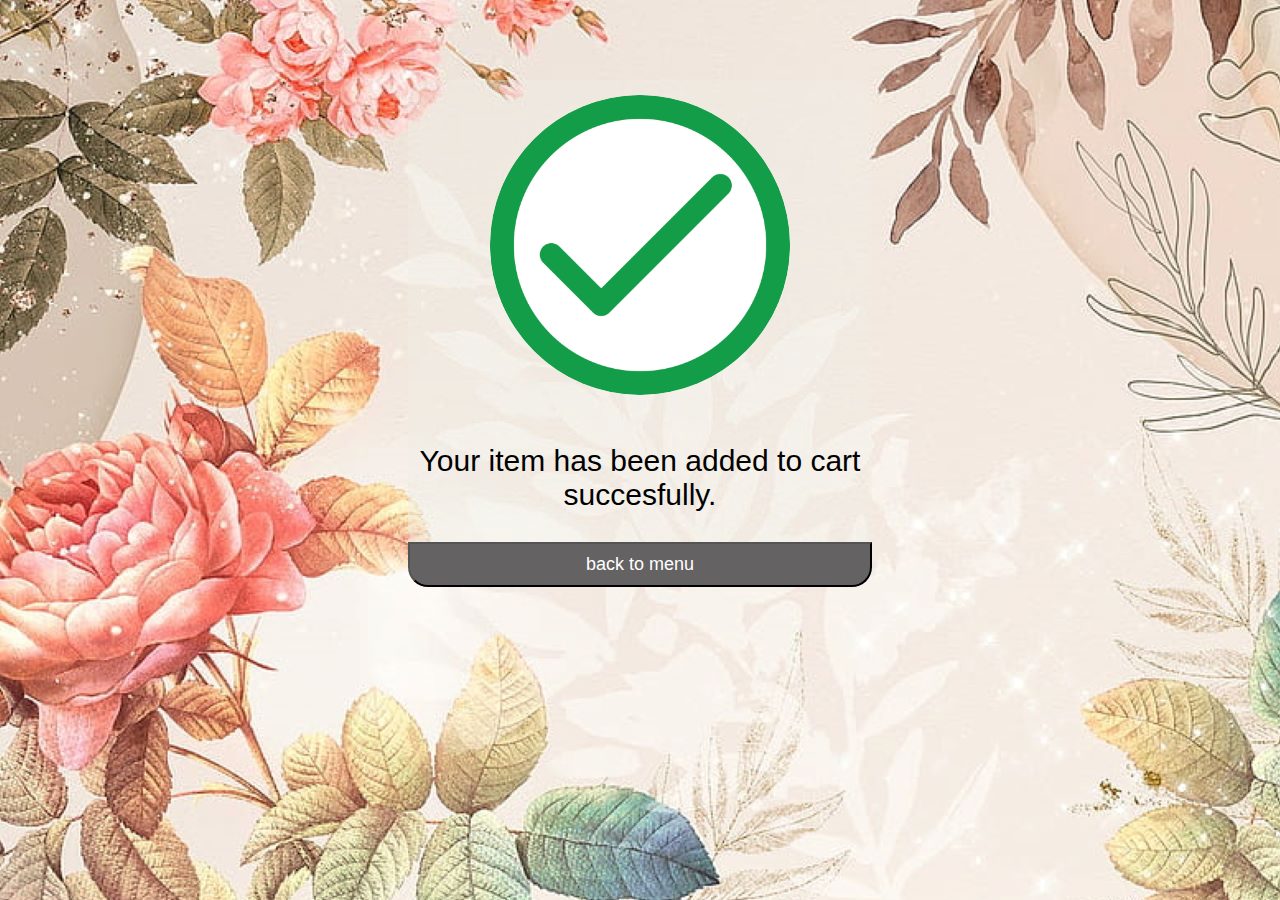
==== cart.html @ 583bc213 "Add files via upload" ====
<!DOCTYPE html>
<html>
    <head>
        <meta charset="UTF-8">
        <meta name="viewport" content="width=design-width,">
        <title>Add to cart</title>
        <link rel="stylesheet" href="_style.css">
    </head>
    <body>
        <div class="cartbody">
            <img src="_tick.jpg" alt="green tick in a circle" id="atc">
            <p id="text">Your item has been added to cart succesfully.</p>
            <button id="btm" onclick="document.location='index.html'">back to menu</button>
        </div>
    </body>
</html>
---- _style.css ----
header{
    text-align: center;
    color:rgb(238, 226, 210);
    border:solid rgba(0, 0, 0, 0.636) 10px;
    border-radius: 30px;
    text-align: center;
    margin-left: 150px;
    margin-right: 150px;
    margin-bottom: 20px;
    background-color: rgba(235, 138, 138, 0.6);
    font-size: x-large;
    font-style: oblique;
    font-family:'Times New Roman', Times, serif;
}

p{
    font-size: 30px;
}

#mainbody{
    background-image: url(_try.jpg);
}

body{
    background-image: url(_cardbg.jpg);
}

#product-menu{
    border:solid rgba(0, 0, 0, 0.636) 10px;
    border-radius: 30px;
    text-align: center;
    margin-left: 200px;
    margin-right: 200px;
    background-color: rgba(235, 138, 138, 0.6);
}

.names{
    font-size: 25px;
    font-family: Cambria, Cochin, Georgia, Times, 'Times New Roman', serif;
    border-bottom: solid rgba(73, 15, 15, 0.665) 4px;
    border-radius: 5px;
    padding-bottom: 10px;
}

.images{
    width: 310px;
    height: 310px;
    border: solid rgba(9, 1, 0, 0.579) 1px;
    border-radius: 20px;
    box-shadow: 0 0 20px rgba(0, 0, 0, 0.6);

}

.productcard{
    margin-left: 400px;
    margin-right: 400px;
    text-align: center;
    font-size: medium;
    font-family:'Gill Sans', 'Gill Sans MT', Calibri, 'Trebuchet MS', sans-serif;
    box-shadow: 0 0 10px black;
    border-radius: 20px;
}

.perfumes{
    border-radius: 20px;
    margin-top: 30px;
    width: 350px;
    height: 350px;
    border: solid rgba(29, 28, 28, 0.585) 4px;
}

#cart{
    border: thin gray 1px;
    padding: 10px;
    color: white;
    background-color: rgb(46, 46, 46);
    text-align: center;
    cursor: pointer;
    width: 100%;
    font-size: 18px;
}

#cart:hover {
    opacity: 0.85;
}

#btm{
    border-bottom-left-radius: 20px;
    border-bottom-right-radius: 20px;
}
button {
    border: thin gray 1px;
    padding: 10px;
    color: white;
    background-color: rgb(100, 98, 98);
    text-align: center;
    cursor: pointer;
    width: 100%;
    font-size: 18px;
}

.cartbody{
    margin-top: 80px;
    margin-left:400px;
    margin-right: 400px;
    border-radius: 20px;
    text-align: center;
    background-color: rgba(241, 237, 229,0.4);

}

#atc{
    padding: 15px;
    border-radius: 200px;
    width: 300px;
    height: 300px;
}

#text{
    color: black;
    font-family: 'Lucida Sans', 'Lucida Sans Regular', 'Lucida Grande', 'Lucida Sans Unicode', Geneva, Verdana, sans-serif;
}
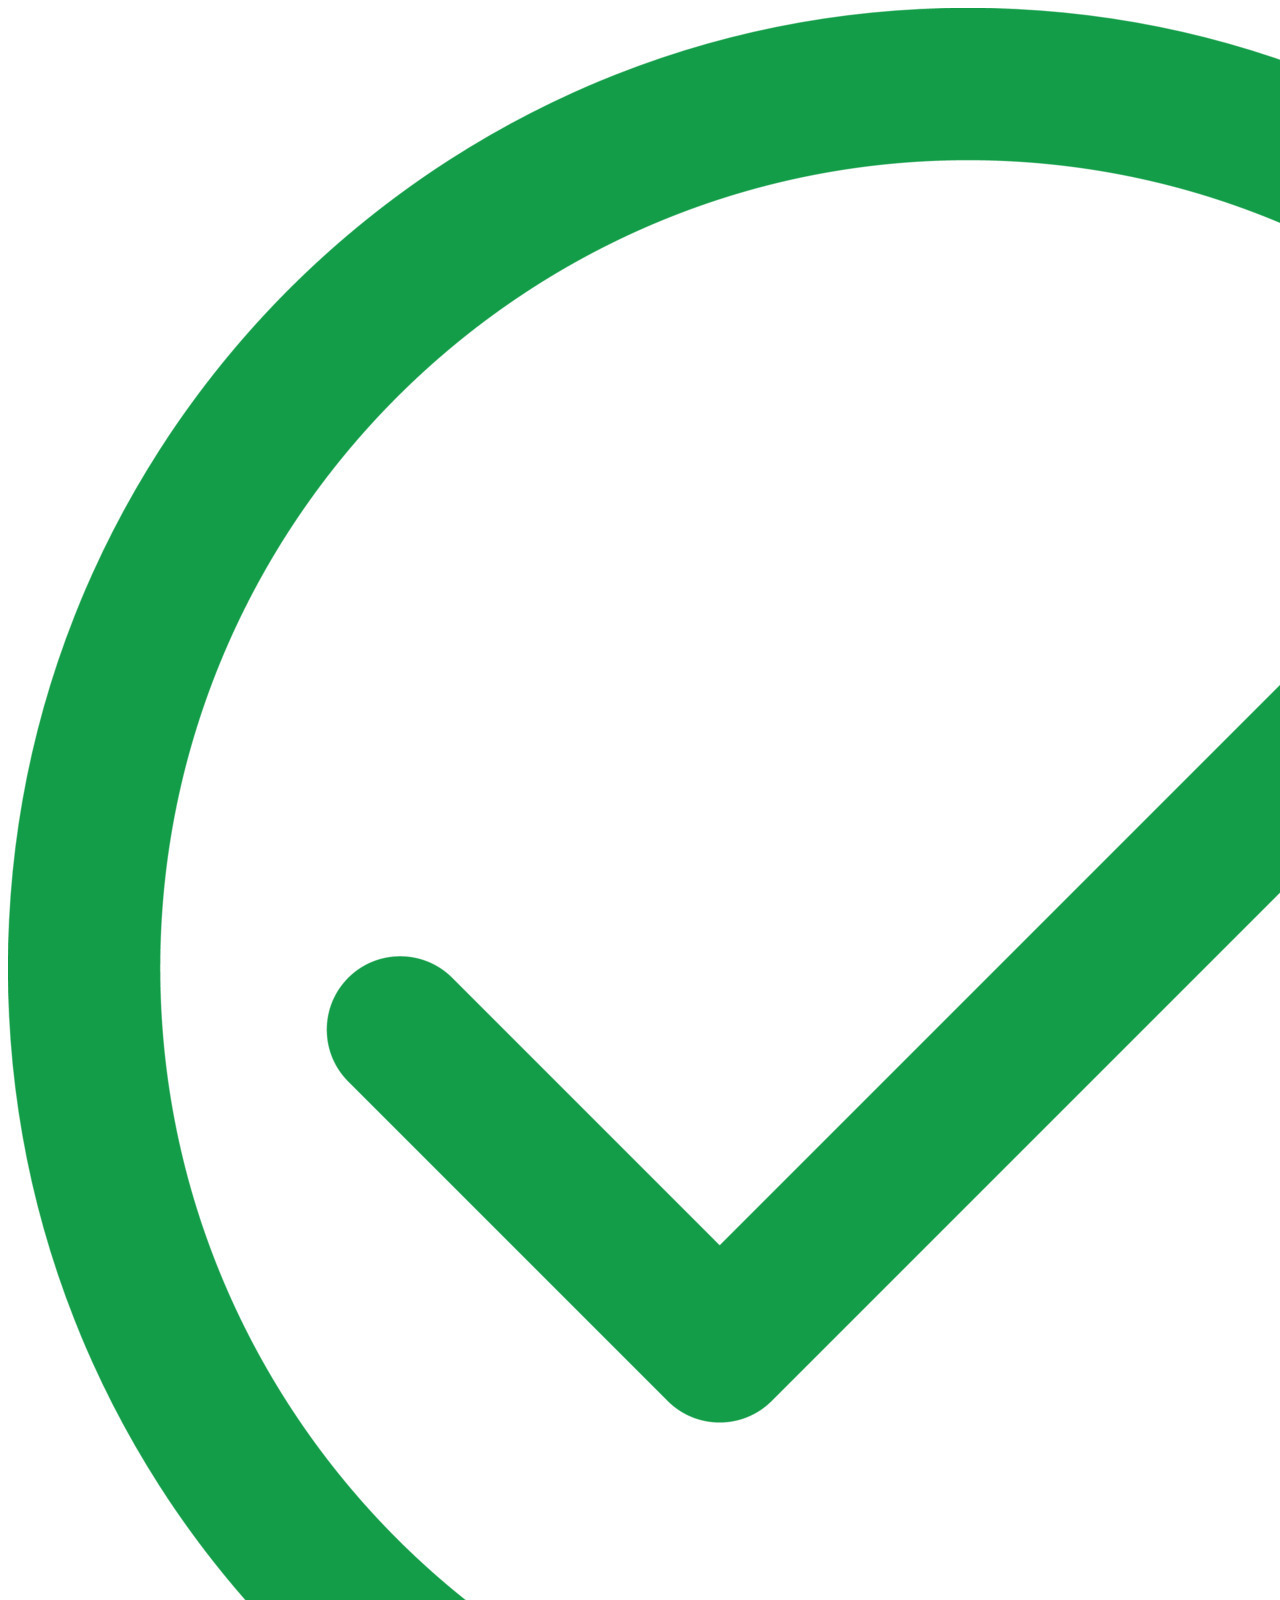
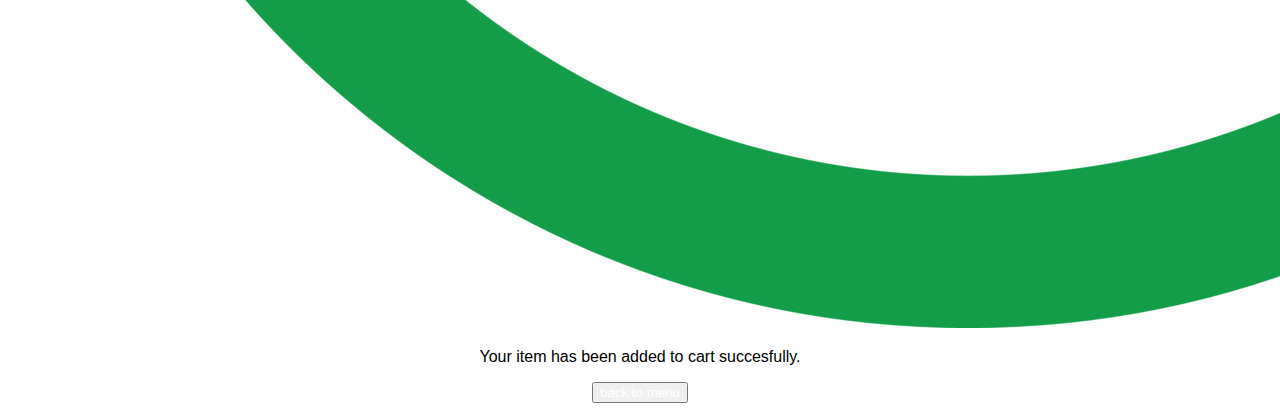
==== commit f65fae1a: "Update cart.html" ====
--- a/cart.html
+++ b/cart.html
@@ -4,7 +4,7 @@
         <meta charset="UTF-8">
         <meta name="viewport" content="width=design-width,">
         <title>Add to cart</title>
-        <link rel="stylesheet" href="_style.css">
+        <link rel="stylesheet" href="styles.css">
     </head>
     <body>
         <div class="cartbody">
@@ -13,4 +13,4 @@
             <button id="btm" onclick="document.location='index.html'">back to menu</button>
         </div>
     </body>
-</html>+</html>
--- a/styles.css
+++ b/styles.css
@@ -0,0 +1,122 @@
+header{
+    text-align: center;
+    color:rgb (238, 226, 210);
+    border:solid rgba (0, 0, 0, 0.636) 10 px;
+    border-radius: 30 px;
+    text-align: center;
+    margin-left: 150 px;
+    margin-right: 150 px;
+    margin-bottom: 20 px;
+    background-color: rgba (235, 138, 138, 0.6);
+    font-size: x-large;
+    font-style: oblique;
+    font-family:'Times New Roman', Times, serif;
+}
+
+p{
+    font-size: 30 px;
+}
+
+#mainbody{
+    background-image: url (_try.jpg);
+}
+
+body{
+    background-image: url (_cardbg.jpg);
+}
+
+#product-menu{
+    border:solid rgba (0, 0, 0, 0.636) 10 px;
+    border-radius: 30 px;
+    text-align: center;
+    margin-left: 200 px;
+    margin-right: 200 px;
+    background-color: rgba (235, 138, 138, 0.6);
+}
+
+.names{
+    font-size: 25 px;
+    font-family: Cambria, Cochin, Georgia, Times, 'Times New Roman', serif;
+    border-bottom: solid rgba (73, 15, 15, 0.665) 4 px;
+    border-radius: 5 px;
+    padding-bottom: 10 px;
+}
+
+.images{
+    width: 310 px;
+    height: 310 px;
+    border: solid rgba (9, 1, 0, 0.579) 1 px;
+    border-radius: 20 px;
+    box-shadow: 0 0 20 px rgba (0, 0, 0, 0.6);
+
+}
+
+.productcard{
+    margin-left: 400 px;
+    margin-right: 400 px;
+    text-align: center;
+    font-size: medium;
+    font-family:'Gill Sans', 'Gill Sans MT', Calibri, 'Trebuchet MS', sans-serif;
+    box-shadow: 0 0 10 px black;
+    border-radius: 20 px;
+}
+
+.perfumes{
+    border-radius: 20 px;
+    margin-top: 30 px;
+    width: 350 px;
+    height: 350 px;
+    border: solid rgba (29, 28, 28, 0.585) 4 px;
+}
+
+#cart{
+    border: thin gray 1 px;
+    padding: 10 px;
+    color: white;
+    background-color: rgb (46, 46, 46);
+    text-align: center;
+    cursor: pointer;
+    width: 100 %;
+    font-size: 18 px;
+}
+
+#cart:hover {
+    opacity: 0.85;
+}
+
+#btm{
+    border-bottom-left-radius: 20 px;
+    border-bottom-right-radius: 20 px;
+}
+button {
+    border: thin gray 1 px;
+    padding: 10 px;
+    color: white;
+    background-color: rgb (100, 98, 98);
+    text-align: center;
+    cursor: pointer;
+    width: 100 %;
+    font-size: 18 px;
+}
+
+.cartbody{
+    margin-top: 80 px;
+    margin-left:400 px;
+    margin-right: 400 px;
+    border-radius: 20 px;
+    text-align: center;
+    background-color: rgba (241, 237, 229,0.4);
+
+}
+
+#atc{
+    padding: 15 px;
+    border-radius: 200 px;
+    width: 300 px;
+    height: 300 px;
+}
+
+#text{
+    color: black;
+    font-family: 'Lucida Sans', 'Lucida Sans Regular', 'Lucida Grande', 'Lucida Sans Unicode', Geneva, Verdana, sans-serif;
+}
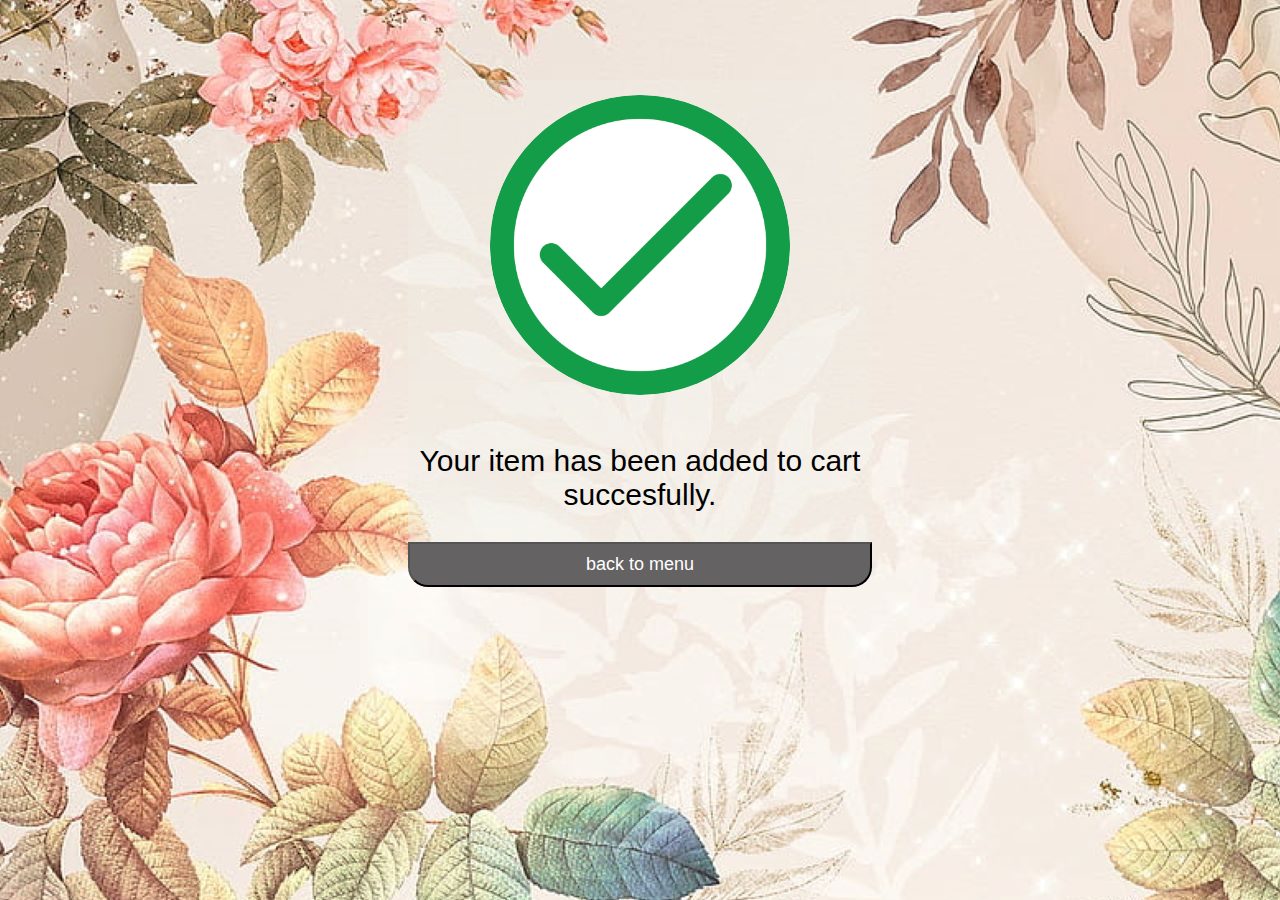
==== commit 82bb8762: "Update cart.html" ====
--- a/cart.html
+++ b/cart.html
@@ -8,7 +8,7 @@
     </head>
     <body>
         <div class="cartbody">
-            <img src="_tick.jpg" alt="green tick in a circle" id="atc">
+            <img src="tick.jpg" alt="green tick in a circle" id="atc">
             <p id="text">Your item has been added to cart succesfully.</p>
             <button id="btm" onclick="document.location='index.html'">back to menu</button>
         </div>
--- a/styles.css
+++ b/styles.css
@@ -1,83 +1,82 @@
 header{
     text-align: center;
-    color:rgb (238, 226, 210);
-    border:solid rgba (0, 0, 0, 0.636) 10 px;
-    border-radius: 30 px;
+    color:rgb(238, 226, 210);
+    border:solid rgba(0, 0, 0, 0.636) 10px;
+    border-radius: 30px;
     text-align: center;
-    margin-left: 150 px;
-    margin-right: 150 px;
-    margin-bottom: 20 px;
-    background-color: rgba (235, 138, 138, 0.6);
+    margin-left: 150px;
+    margin-right: 150px;
+    margin-bottom: 20px;
+    background-color: rgba(235, 138, 138, 0.6);
     font-size: x-large;
     font-style: oblique;
     font-family:'Times New Roman', Times, serif;
 }
-
 p{
-    font-size: 30 px;
+    font-size: 30px;
 }
 
 #mainbody{
-    background-image: url (_try.jpg);
+    background-image: url(try.jpg);
 }
 
 body{
-    background-image: url (_cardbg.jpg);
+    background-image: url(cardbg.jpg);
 }
 
 #product-menu{
-    border:solid rgba (0, 0, 0, 0.636) 10 px;
-    border-radius: 30 px;
+    border:solid rgba(0, 0, 0, 0.636) 10px;
+    border-radius: 30px;
     text-align: center;
-    margin-left: 200 px;
-    margin-right: 200 px;
-    background-color: rgba (235, 138, 138, 0.6);
+    margin-left: 200px;
+    margin-right: 200px;
+    background-color: rgba(235, 138, 138, 0.6);
 }
 
 .names{
-    font-size: 25 px;
+    font-size: 25px;
     font-family: Cambria, Cochin, Georgia, Times, 'Times New Roman', serif;
-    border-bottom: solid rgba (73, 15, 15, 0.665) 4 px;
-    border-radius: 5 px;
-    padding-bottom: 10 px;
+    border-bottom: solid rgba(73, 15, 15, 0.665) 4px;
+    border-radius: 5px;
+    padding-bottom: 10px;
 }
 
 .images{
-    width: 310 px;
-    height: 310 px;
-    border: solid rgba (9, 1, 0, 0.579) 1 px;
-    border-radius: 20 px;
-    box-shadow: 0 0 20 px rgba (0, 0, 0, 0.6);
+    width: 310px;
+    height: 310px;
+    border: solid rgba(9, 1, 0, 0.579) 1px;
+    border-radius: 20px;
+    box-shadow: 0 0 20px rgba(0, 0, 0, 0.6);
 
 }
 
 .productcard{
-    margin-left: 400 px;
-    margin-right: 400 px;
+    margin-left: 400px;
+    margin-right: 400px;
     text-align: center;
     font-size: medium;
     font-family:'Gill Sans', 'Gill Sans MT', Calibri, 'Trebuchet MS', sans-serif;
-    box-shadow: 0 0 10 px black;
-    border-radius: 20 px;
+    box-shadow: 0 0 10px black;
+    border-radius: 20px;
 }
 
 .perfumes{
-    border-radius: 20 px;
-    margin-top: 30 px;
-    width: 350 px;
-    height: 350 px;
-    border: solid rgba (29, 28, 28, 0.585) 4 px;
+    border-radius: 20px;
+    margin-top: 30px;
+    width: 350px;
+    height: 350px;
+    border: solid rgba(29, 28, 28, 0.585) 4px;
 }
 
 #cart{
-    border: thin gray 1 px;
-    padding: 10 px;
+    border: thin gray 1px;
+    padding: 10px;
     color: white;
-    background-color: rgb (46, 46, 46);
+    background-color: rgb(46, 46, 46);
     text-align: center;
     cursor: pointer;
-    width: 100 %;
-    font-size: 18 px;
+    width: 100%;
+    font-size: 18px;
 }
 
 #cart:hover {
@@ -85,35 +84,35 @@
 }
 
 #btm{
-    border-bottom-left-radius: 20 px;
-    border-bottom-right-radius: 20 px;
+    border-bottom-left-radius: 20px;
+    border-bottom-right-radius: 20px;
 }
 button {
-    border: thin gray 1 px;
-    padding: 10 px;
+    border: thin gray 1px;
+    padding: 10px;
     color: white;
-    background-color: rgb (100, 98, 98);
+    background-color: rgb(100, 98, 98);
     text-align: center;
     cursor: pointer;
-    width: 100 %;
-    font-size: 18 px;
+    width: 100%;
+    font-size: 18px;
 }
 
 .cartbody{
-    margin-top: 80 px;
-    margin-left:400 px;
-    margin-right: 400 px;
-    border-radius: 20 px;
+    margin-top: 80px;
+    margin-left:400px;
+    margin-right: 400px;
+    border-radius: 20px;
     text-align: center;
-    background-color: rgba (241, 237, 229,0.4);
+    background-color: rgba(241, 237, 229,0.4);
 
 }
 
 #atc{
-    padding: 15 px;
-    border-radius: 200 px;
-    width: 300 px;
-    height: 300 px;
+    padding: 15px;
+    border-radius: 200px;
+    width: 300px;
+    height: 300px;
 }
 
 #text{
